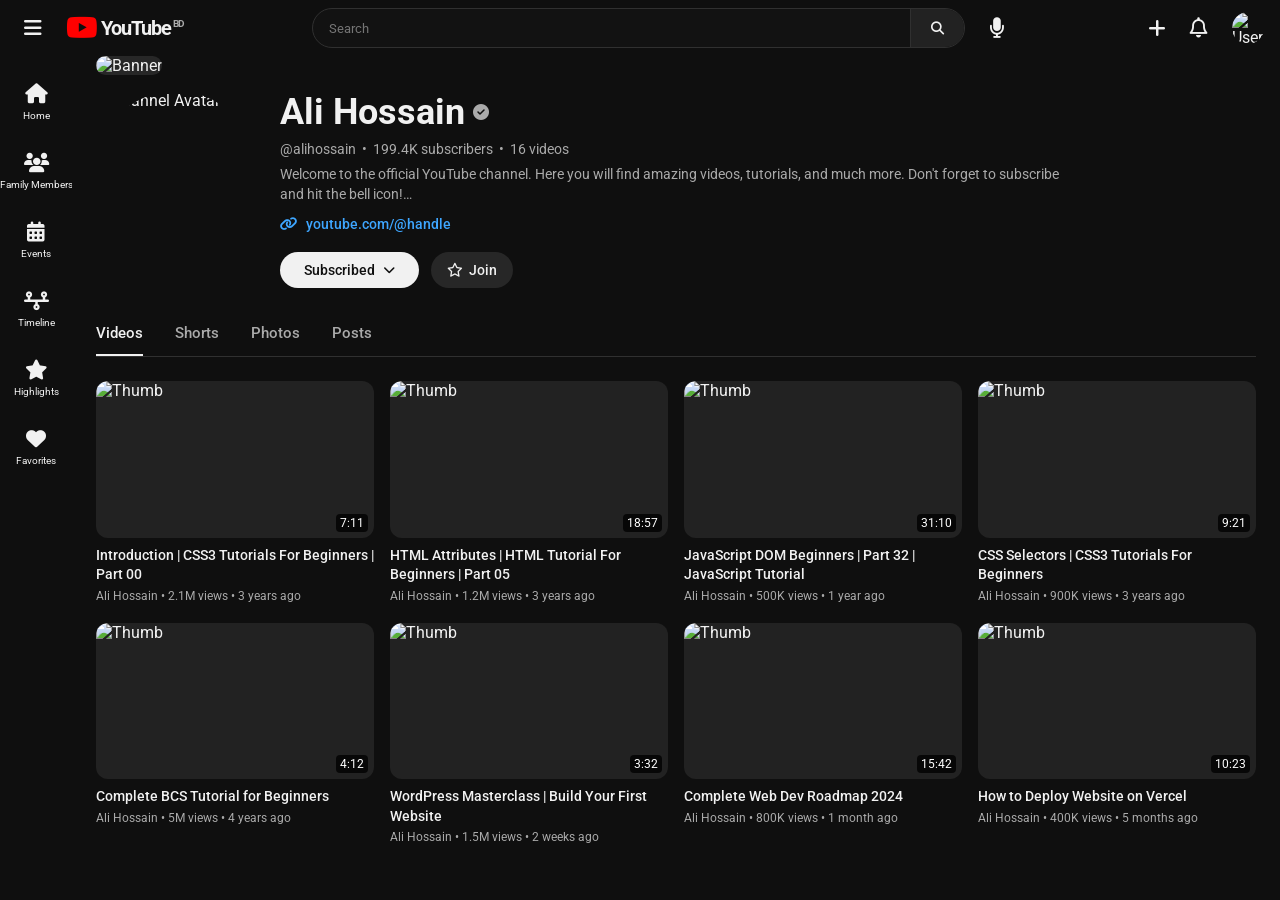
==== channel/index.html @ a888467b "Initial frontend upload" ====
<!DOCTYPE html>
<html lang="en">
<head>
    <meta charset="UTF-8">
    <meta name="viewport" content="width=device-width, initial-scale=1.0">
    <title>Channel - YouTube</title>
    <link href="https://fonts.googleapis.com/css2?family=Roboto:wght@400;500;700&display=swap" rel="stylesheet">
    <link rel="stylesheet" href="https://cdnjs.cloudflare.com/ajax/libs/font-awesome/6.4.0/css/all.min.css">
    <style>
        :root { --bg: #0f0f0f; --text: #f1f1f1; --text-sub: #aaa; --hover: #272727; --border: #303030; }
        * { margin: 0; padding: 0; box-sizing: border-box; font-family: 'Roboto', sans-serif; }
        body { background: var(--bg); color: var(--text); height: 100vh; overflow: hidden; display: flex; flex-direction: column; }

        /* --- Header --- */
        header { display: flex; align-items: center; justify-content: space-between; padding: 0 16px; height: 56px; position: fixed; width: 100%; background: var(--bg); z-index: 100; }
        .header-left { display: flex; align-items: center; gap: 16px; }
        .icon-btn { background: none; border: none; color: var(--text); font-size: 20px; cursor: pointer; padding: 8px; border-radius: 50%; display: flex; align-items: center; justify-content: center; }
        .icon-btn:hover { background: var(--hover); }
        .logo { display: flex; align-items: center; font-size: 20px; font-weight: bold; letter-spacing: -1px; color: var(--text); text-decoration: none; }
        .logo i { color: #ff0000; font-size: 28px; margin-right: 4px; }
        .logo span.country { font-size: 10px; color: var(--text-sub); align-self: flex-start; margin-top: 4px; margin-left: 2px; }

        .header-center { display: flex; align-items: center; flex: 1; max-width: 700px; margin: 0 20px; gap: 16px; }
        .search-box { display: flex; flex: 1; background: #121212; border: 1px solid var(--border); border-radius: 40px; height: 40px; overflow: hidden; position: relative; }
        .search-box input { flex: 1; background: transparent; border: none; color: var(--text); padding: 0 16px; outline: none; }
        .search-box button { background: #222; border: none; border-left: 1px solid var(--border); padding: 0 20px; color: var(--text); cursor: pointer; }
        
        .header-right { display: flex; align-items: center; gap: 8px; }
        .avatar { width: 32px; height: 32px; border-radius: 50%; cursor: pointer; margin-left: 8px; }

        /* --- Main Layout & Overlay --- */
        .main-container { display: flex; margin-top: 56px; height: calc(100vh - 56px); position: relative; }
        
        .overlay { position: fixed; top: 56px; left: 0; width: 100%; height: calc(100% - 56px); background: rgba(0,0,0,0.5); z-index: 90; opacity: 0; visibility: hidden; transition: 0.3s; }
        .overlay.active { opacity: 1; visibility: visible; }

        /* --- Sidebar --- */
        .sidebar { width: 72px; background: var(--bg); display: flex; flex-direction: column; padding-top: 12px; overflow-y: auto; overflow-x: hidden; flex-shrink: 0; position: fixed; top: 56px; bottom: 0; left: 0; z-index: 95; transition: width 0.3s cubic-bezier(0.2,0,0,1), box-shadow 0.3s; }
        .sidebar.expanded { width: 240px; box-shadow: 4px 0 15px rgba(0,0,0,0.5); }
        .sidebar::-webkit-scrollbar { width: 8px; }
        .sidebar::-webkit-scrollbar-thumb { background: transparent; border-radius: 4px; }
        .sidebar:hover::-webkit-scrollbar-thumb { background: #717171; }

        .sidebar-item { display: flex; align-items: center; padding: 10px 12px; margin: 0 8px; border-radius: 10px; color: var(--text); text-decoration: none; cursor: pointer; transition: 0.2s; white-space: nowrap; height: 40px; gap: 24px; }
        .sidebar-item:hover { background: var(--hover); }
        .sidebar-item.active { background: var(--hover); font-weight: 500; }
        .sidebar-item i { font-size: 20px; min-width: 24px; text-align: center; }
        .sidebar-item span { display: none; font-size: 14px; }
        
        .sidebar.expanded .sidebar-item span { display: block; }
        .sidebar.expanded .sidebar-item { flex-direction: row; height: auto; padding: 10px 12px; }
        .sidebar:not(.expanded) .sidebar-item { flex-direction: column; gap: 6px; padding: 16px 0; margin: 0; border-radius: 0; font-size: 10px; height: auto; }
        .sidebar:not(.expanded) .sidebar-item span { display: block; font-size: 10px; }

        /* --- Content Area --- */
        .content-area { margin-left: 72px; width: calc(100% - 72px); height: 100%; overflow-y: auto; padding: 0 24px 40px 24px; }
        .content-area::-webkit-scrollbar { width: 8px; }
        .content-area::-webkit-scrollbar-thumb { background: #717171; border-radius: 4px; }

        /* --- Channel Header --- */
        .channel-banner { width: 100%; height: 220px; border-radius: 16px; background: #272727; object-fit: cover; margin-bottom: 16px; }
        
        .channel-header-info { display: flex; align-items: flex-start; gap: 24px; margin-bottom: 24px; }
        .channel-avatar { width: 160px; height: 160px; border-radius: 50%; object-fit: cover; flex-shrink: 0; }
        .channel-details { flex: 1; display: flex; flex-direction: column; gap: 8px; }
        .channel-title { font-size: 36px; font-weight: 700; display: flex; align-items: center; gap: 8px; }
        .channel-stats { font-size: 14px; color: var(--text-sub); display: flex; align-items: center; gap: 6px; flex-wrap: wrap; }
        .channel-desc { font-size: 14px; color: var(--text-sub); line-height: 1.4; max-width: 800px; display: -webkit-box; -webkit-line-clamp: 2; -webkit-box-orient: vertical; overflow: hidden; cursor: pointer; }
        .channel-links { display: flex; align-items: center; gap: 8px; font-size: 14px; font-weight: 500; color: #3ea6ff; cursor: pointer; margin-top: 4px; }
        
        .channel-actions { display: flex; align-items: center; gap: 12px; margin-top: 12px; }
        .btn-subscribe { background: var(--text); color: var(--bg); border: none; padding: 10px 24px; border-radius: 20px; font-weight: 500; font-size: 14px; cursor: pointer; display: flex; align-items: center; gap: 8px; }
        .btn-subscribe:hover { opacity: 0.9; }
        .btn-join { background: rgba(255, 255, 255, 0.1); color: var(--text); border: none; padding: 10px 16px; border-radius: 20px; font-weight: 500; font-size: 14px; cursor: pointer; display: flex; align-items: center; gap: 6px; }
        .btn-join:hover { background: rgba(255, 255, 255, 0.2); }

        /* --- Tabs --- */
        .tabs-container { display: flex; align-items: center; gap: 32px; border-bottom: 1px solid var(--border); margin-bottom: 24px; overflow-x: auto; scrollbar-width: none; }
        .tabs-container::-webkit-scrollbar { display: none; }
        .tab { background: transparent; border: none; color: var(--text-sub); font-size: 15px; font-weight: 500; padding: 12px 0; cursor: pointer; white-space: nowrap; border-bottom: 2px solid transparent; }
        .tab:hover { color: var(--text); }
        .tab.active { color: var(--text); border-bottom-color: var(--text); }

        /* --- Tab Contents --- */
        .tab-content { display: none; animation: fadeIn 0.3s ease-in-out; }
        .tab-content.active { display: block; }
        @keyframes fadeIn { from { opacity: 0; transform: translateY(10px); } to { opacity: 1; transform: translateY(0); } }

        /* Video Grid */
        .video-grid { display: grid; grid-template-columns: repeat(4, 1fr); gap: 20px 16px; width: 100%; }
        .video-card { cursor: pointer; text-decoration: none; color: inherit; display: flex; flex-direction: column; gap: 8px; }
        .thumb-box { position: relative; width: 100%; aspect-ratio: 16/9; border-radius: 12px; overflow: hidden; background: #222; }
        .thumb-box img { width: 100%; height: 100%; object-fit: cover; transition: transform 0.3s; }
        .video-card:hover .thumb-box img { transform: scale(1.05); }
        .duration { position: absolute; bottom: 6px; right: 6px; background: rgba(0,0,0,0.8); color: white; font-size: 12px; padding: 2px 4px; border-radius: 4px; }
        .video-info h3 { font-size: 14px; font-weight: 500; line-height: 1.4; margin-bottom: 4px; display: -webkit-box; -webkit-line-clamp: 2; -webkit-box-orient: vertical; overflow: hidden; }
        .video-info p { font-size: 12px; color: var(--text-sub); }

        /* Shorts Grid */
        .shorts-grid { display: grid; grid-template-columns: repeat(5, 1fr); gap: 16px; width: 100%; }
        .short-card { cursor: pointer; text-decoration: none; color: inherit; display: flex; flex-direction: column; gap: 8px; }
        .short-thumb { aspect-ratio: 9/16; border-radius: 12px; overflow: hidden; background: #222; }
        .short-thumb img { width: 100%; height: 100%; object-fit: cover; }
        .short-card h3 { font-size: 14px; font-weight: 500; line-height: 1.4; display: -webkit-box; -webkit-line-clamp: 2; -webkit-box-orient: vertical; overflow: hidden; }
        .short-card p { font-size: 12px; color: var(--text-sub); }

        /* Photos Grid */
        .photos-grid { display: grid; grid-template-columns: repeat(5, 1fr); gap: 12px; width: 100%; }
        .photo-card { aspect-ratio: 1/1; border-radius: 12px; overflow: hidden; background: #222; cursor: pointer; }
        .photo-card img { width: 100%; height: 100%; object-fit: cover; transition: transform 0.3s; }
        .photo-card:hover img { transform: scale(1.05); }

        /* Posts (Community) Grid */
        .posts-grid { display: grid; grid-template-columns: repeat(3, 1fr); gap: 16px; width: 100%; }
        .post-card { background: #1f1f1f; border-radius: 12px; padding: 16px; display: flex; flex-direction: column; gap: 12px; border: 1px solid var(--border); }
        .post-header { display: flex; align-items: center; gap: 12px; }
        .post-header img { width: 36px; height: 36px; border-radius: 50%; }
        .post-header-info { display: flex; flex-direction: column; }
        .post-header-name { font-size: 14px; font-weight: 500; }
        .post-header-time { font-size: 12px; color: var(--text-sub); }
        .post-text { font-size: 14px; line-height: 1.5; color: var(--text); white-space: pre-line; }
        .post-image { width: 100%; aspect-ratio: 16/9; border-radius: 8px; object-fit: cover; background: #222; }
        .post-footer { display: flex; align-items: center; gap: 24px; padding-top: 8px; }
        .post-btn { background: none; border: none; color: var(--text-sub); font-size: 14px; display: flex; align-items: center; gap: 6px; cursor: pointer; }
        .post-btn:hover { color: var(--text); }

        /* --- Responsive --- */
        @media (max-width: 1200px) {
            .video-grid { grid-template-columns: repeat(3, 1fr); }
            .shorts-grid { grid-template-columns: repeat(4, 1fr); }
            .photos-grid { grid-template-columns: repeat(4, 1fr); }
            .posts-grid { grid-template-columns: repeat(2, 1fr); }
        }
        @media (max-width: 900px) {
            .video-grid { grid-template-columns: repeat(2, 1fr); }
            .shorts-grid { grid-template-columns: repeat(3, 1fr); }
            .photos-grid { grid-template-columns: repeat(3, 1fr); }
        }
        @media (max-width: 768px) {
            .header-center { display: none; }
            .sidebar { display: none; }
            .sidebar.expanded { display: flex; }
            .content-area { margin-left: 0; width: 100%; padding: 0 12px 24px 12px; }
            .channel-banner { height: 120px; border-radius: 0; margin: 0 -12px 16px -12px; width: calc(100% + 24px); }
            .channel-header-info { flex-direction: column; gap: 12px; }
            .channel-avatar { width: 80px; height: 80px; }
            .channel-title { font-size: 24px; }
            .shorts-grid { grid-template-columns: repeat(2, 1fr); }
            .photos-grid { grid-template-columns: repeat(2, 1fr); }
            .posts-grid { grid-template-columns: 1fr; }
        }
        @media (max-width: 600px) {
            .video-grid { grid-template-columns: 1fr; }
        }
    </style>
</head>
<body>

    <!-- Overlay for Sidebar -->
    <div class="overlay" id="overlay" onclick="closeSidebar()"></div>

    <header>
        <div class="header-left">
            <button class="icon-btn" id="hamburger-btn"><i class="fa-solid fa-bars"></i></button>
            <a href="index.html" class="logo"><i class="fa-brands fa-youtube"></i> YouTube <span class="country">BD</span></a>
        </div>
        <div class="header-center">
            <div class="search-box">
                <input type="text" placeholder="Search" id="headerSearchInput">
                <button onclick="window.location.href='search.html?q=' + document.getElementById('headerSearchInput').value"><i class="fa-solid fa-magnifying-glass"></i></button>
            </div>
            <button class="icon-btn"><i class="fa-solid fa-microphone"></i></button>
        </div>
        <div class="header-right">
            <button class="icon-btn"><i class="fa-solid fa-plus"></i></button>
            <button class="icon-btn"><i class="fa-regular fa-bell"></i></button>
            <img src="https://ui-avatars.com/api/?name=User&background=random" class="avatar" alt="User">
        </div>
    </header>

    <div class="main-container">
        
        <!-- Sidebar (Same as index.html) -->
        <aside class="sidebar" id="sidebar">
            <a href="index.html" class="sidebar-item"><i class="fa-solid fa-house"></i><span>Home</span></a>
            <a href="#" class="sidebar-item"><i class="fa-solid fa-users"></i><span>Family Members</span></a>
            <a href="#" class="sidebar-item"><i class="fa-solid fa-calendar-days"></i><span>Events</span></a>
            <a href="#" class="sidebar-item"><i class="fa-solid fa-timeline"></i><span>Timeline</span></a>
            <a href="#" class="sidebar-item"><i class="fa-solid fa-star"></i><span>Highlights</span></a>
            <a href="#" class="sidebar-item"><i class="fa-solid fa-heart"></i><span>Favorites</span></a>
        </aside>

        <main class="content-area">
            <!-- Banner -->
            <img src="https://images.unsplash.com/photo-1557682224-5b8590cd9ec5?q=80&w=2000&auto=format&fit=crop" class="channel-banner" alt="Banner" id="channelBanner">

            <!-- Channel Info -->
            <div class="channel-header-info">
                <img src="https://ui-avatars.com/api/?name=User&background=random" class="channel-avatar" alt="Channel Avatar" id="channelAvatar">
                <div class="channel-details">
                    <h1 class="channel-title" id="channelName">Channel Name <i class="fa-solid fa-circle-check" style="font-size: 16px; color: #aaa;"></i></h1>
                    <div class="channel-stats">
                        <span id="channelHandle">@handle</span> • 
                        <span id="channelSubs">0 subscribers</span> • 
                        <span id="channelVideos">0 videos</span>
                    </div>
                    <div class="channel-desc">
                        Welcome to the official YouTube channel. Here you will find amazing videos, tutorials, and much more. Don't forget to subscribe and hit the bell icon!
                        <br><span style="color: #3ea6ff; cursor: pointer;">...more</span>
                    </div>
                    <div class="channel-links">
                        <i class="fa-solid fa-link"></i> youtube.com/@handle
                    </div>
                    <div class="channel-actions">
                        <button class="btn-subscribe">Subscribed <i class="fa-solid fa-chevron-down" style="font-size: 12px;"></i></button>
                        <button class="btn-join"><i class="fa-regular fa-star"></i> Join</button>
                    </div>
                </div>
            </div>

            <!-- Tabs -->
            <div class="tabs-container">
                <button class="tab active" data-tab="videos">Videos</button>
                <button class="tab" data-tab="shorts">Shorts</button>
                <button class="tab" data-tab="photos">Photos</button>
                <button class="tab" data-tab="posts">Posts</button>
            </div>

            <!-- Videos Tab Content -->
            <div class="tab-content active" id="tab-videos">
                <div class="video-grid" id="videosGrid"></div>
            </div>

            <!-- Shorts Tab Content -->
            <div class="tab-content" id="tab-shorts">
                <div class="shorts-grid" id="shortsGrid"></div>
            </div>

            <!-- Photos Tab Content -->
            <div class="tab-content" id="tab-photos">
                <div class="photos-grid" id="photosGrid"></div>
            </div>

            <!-- Posts Tab Content -->
            <div class="tab-content" id="tab-posts">
                <div class="posts-grid" id="postsGrid"></div>
            </div>

        </main>
    </div>

    <script>
        // ==========================================
        // 1. CHANNEL DATA (URL based)
        // ==========================================
        const params = new URLSearchParams(window.location.search);
        let channelName = params.get('name') || 'Ali Hossain';
        
        document.getElementById('channelName').innerHTML = `${channelName} <i class="fa-solid fa-circle-check" style="font-size: 16px; color: #aaa;"></i>`;
        document.getElementById('channelHandle').textContent = `@${channelName.toLowerCase().replace(/\s+/g, '')}`;
        document.getElementById('channelSubs').textContent = `${(Math.random() * 500).toFixed(1)}K subscribers`;
        document.getElementById('channelVideos').textContent = `${Math.floor(Math.random() * 100) + 10} videos`;
        document.getElementById('channelAvatar').src = `https://ui-avatars.com/api/?name=${encodeURIComponent(channelName)}&background=random&size=160`;

        // ==========================================
        // 2. DUMMY DATA
        // ==========================================
        const dummyVideos = [
            { id: "hvL1339luv0", title: "Introduction | CSS3 Tutorials For Beginners | Part 00", views: "2.1M views", time: "3 years ago", duration: "7:11" },
            { id: "0e3GPea1Tyg", title: "HTML Attributes | HTML Tutorial For Beginners | Part 05", views: "1.2M views", time: "3 years ago", duration: "18:57" },
            { id: "JpV84jE41w8", title: "JavaScript DOM Beginners | Part 32 | JavaScript Tutorial", views: "500K views", time: "1 year ago", duration: "31:10" },
            { id: "3jL5oX2xP7c", title: "CSS Selectors | CSS3 Tutorials For Beginners", views: "900K views", time: "3 years ago", duration: "9:21" },
            { id: "9bZkp7q19f0", title: "Complete BCS Tutorial for Beginners", views: "5M views", time: "4 years ago", duration: "4:12" },
            { id: "dQw4w9WgXcQ", title: "WordPress Masterclass | Build Your First Website", views: "1.5M views", time: "2 weeks ago", duration: "3:32" },
            { id: "kJQP7kiw5Fk", title: "Complete Web Dev Roadmap 2024", views: "800K views", time: "1 month ago", duration: "15:42" },
            { id: "JGwWNGJdvx8", title: "How to Deploy Website on Vercel", views: "400K views", time: "5 months ago", duration: "10:23" }
        ];

        const dummyShorts = [
            { id: "8lqB7jR99j8", title: "One infected plug...", views: "4.6M views" },
            { id: "y83x7MgzWOA", title: "A day in a Web Dev's life...", views: "1.4M views" },
            { id: "5qap5aO4i9A", title: "OPUS 4.8 দিয়ে কি হবে?", views: "2.7M views" },
            { id: "hHW1oY26kxQ", title: "AI Automation", views: "1.9M views" },
            { id: "L_jWHffIx5E", title: "Claude 4 Token Control", views: "544K views" },
            { id: "e-ORhEE9VVg", title: "HTML vs CSS vs JS", views: "1.2M views" },
            { id: "RgKAFK5djSk", title: "Coding Tips for Beginners", views: "800K views" }
        ];

        const dummyPhotos = [
            { url: "https://images.unsplash.com/photo-1498050108023-c5249f4df085?auto=format&fit=crop&w=500&q=80" },
            { url: "https://images.unsplash.com/photo-1461749280684-dccba630e2f6?auto=format&fit=crop&w=500&q=80" },
            { url: "https://images.unsplash.com/photo-1555066931-4365d14bab8c?auto=format&fit=crop&w=500&q=80" },
            { url: "https://images.unsplash.com/photo-1517694712202-14dd9538aa97?auto=format&fit=crop&w=500&q=80" },
            { url: "https://images.unsplash.com/photo-1526374965328-7f61d4dc18c5?auto=format&fit=crop&w=500&q=80" },
            { url: "https://images.unsplash.com/photo-1550751827-4bd374c3f58b?auto=format&fit=crop&w=500&q=80" },
            { url: "https://images.unsplash.com/photo-1504639725590-34d0984388bd?auto=format&fit=crop&w=500&q=80" },
            { url: "https://images.unsplash.com/photo-1531297172861-2c9b6b2c1f1f?auto=format&fit=crop&w=500&q=80" }
        ];

        const dummyPosts = [
            { text: "আমাদের নতুন কোর্স 'React Masterclass' কি ভাবে লাইভ হচ্ছে! আজ রাত ৯টায়।", image: "https://i.ytimg.com/vi/hvL1339luv0/hqdefault.jpg", time: "3 months ago" },
            { text: "প্রিয় স্টুডেন্টস, আপনাদের সাপোর্টের জন্য অনেক ধন্যবাদ। খুব শীঘ্রই নতুন একটি প্রজেক্ট নিয়ে হাজির হচ্ছি!", image: "https://i.ytimg.com/vi/dQw4w9WgXcQ/hqdefault.jpg", time: "4 months ago" },
            { text: "আজকের দিনটি আপনার জন্য শুভ হোক। কোডিং শিখতে থাকুন, নিজের স্বপ্ন পূরণ করুন। 🚀", image: "https://i.ytimg.com/vi/9bZkp7q19f0/hqdefault.jpg", time: "7 months ago" }
        ];

        // ==========================================
        // 3. RENDER FUNCTIONS
        // ==========================================
        function renderVideos() {
            document.getElementById('videosGrid').innerHTML = dummyVideos.map(v => `
                <a href="watch.html?v=${v.id}" class="video-card">
                    <div class="thumb-box">
                        <img src="https://i.ytimg.com/vi/${v.id}/hqdefault.jpg" alt="Thumb">
                        <span class="duration">${v.duration}</span>
                    </div>
                    <div class="video-info">
                        <h3>${v.title}</h3>
                        <p>${channelName} • ${v.views} • ${v.time}</p>
                    </div>
                </a>
            `).join('');
        }

        function renderShorts() {
            document.getElementById('shortsGrid').innerHTML = dummyShorts.map(s => `
                <a href="watch.html?v=${s.id}" class="short-card">
                    <div class="short-thumb">
                        <img src="https://i.ytimg.com/vi/${s.id}/hqdefault.jpg" alt="Short">
                    </div>
                    <h3>${s.title}</h3>
                    <p>${s.views}</p>
                </a>
            `).join('');
        }

        function renderPhotos() {
            document.getElementById('photosGrid').innerHTML = dummyPhotos.map(p => `
                <div class="photo-card">
                    <img src="${p.url}" alt="Photo">
                </div>
            `).join('');
        }

        function renderPosts() {
            document.getElementById('postsGrid').innerHTML = dummyPosts.map(p => `
                <div class="post-card">
                    <div class="post-header">
                        <img src="https://ui-avatars.com/api/?name=${encodeURIComponent(channelName)}&background=random" alt="Avatar">
                        <div class="post-header-info">
                            <span class="post-header-name">${channelName}</span>
                            <span class="post-header-time">${p.time}</span>
                        </div>
                    </div>
                    <div class="post-text">${p.text}</div>
                    ${p.image ? `<img src="${p.image}" class="post-image" alt="Post Image">` : ''}
                    <div class="post-footer">
                        <button class="post-btn"><i class="fa-regular fa-thumbs-up"></i> 118</button>
                        <button class="post-btn"><i class="fa-regular fa-thumbs-down"></i></button>
                        <button class="post-btn"><i class="fa-regular fa-comment"></i> 17</button>
                        <button class="post-btn"><i class="fa-solid fa-share"></i></button>
                    </div>
                </div>
            `).join('');
        }

        // Initial Render
        renderVideos();
        renderShorts();
        renderPhotos();
        renderPosts();

        // ==========================================
        // 4. TAB SWITCHING LOGIC
        // ==========================================
        const tabs = document.querySelectorAll('.tab');
        const tabContents = document.querySelectorAll('.tab-content');

        tabs.forEach(tab => {
            tab.addEventListener('click', () => {
                // Remove active class from all tabs and contents
                tabs.forEach(t => t.classList.remove('active'));
                tabContents.forEach(c => c.classList.remove('active'));

                // Add active class to clicked tab
                tab.classList.add('active');
                
                // Show corresponding content
                const targetId = 'tab-' + tab.getAttribute('data-tab');
                document.getElementById(targetId).classList.add('active');
            });
        });

        // ==========================================
        // 5. SIDEBAR (HAMBURGER) LOGIC
        // ==========================================
        const hamburgerBtn = document.getElementById('hamburger-btn');
        const sidebar = document.getElementById('sidebar');
        const overlay = document.getElementById('overlay');

        hamburgerBtn.addEventListener('click', () => {
            sidebar.classList.toggle('expanded');
            overlay.classList.toggle('active');
        });

        function closeSidebar() {
            sidebar.classList.remove('expanded');
            overlay.classList.remove('active');
        }
    </script>
</body>
</html>
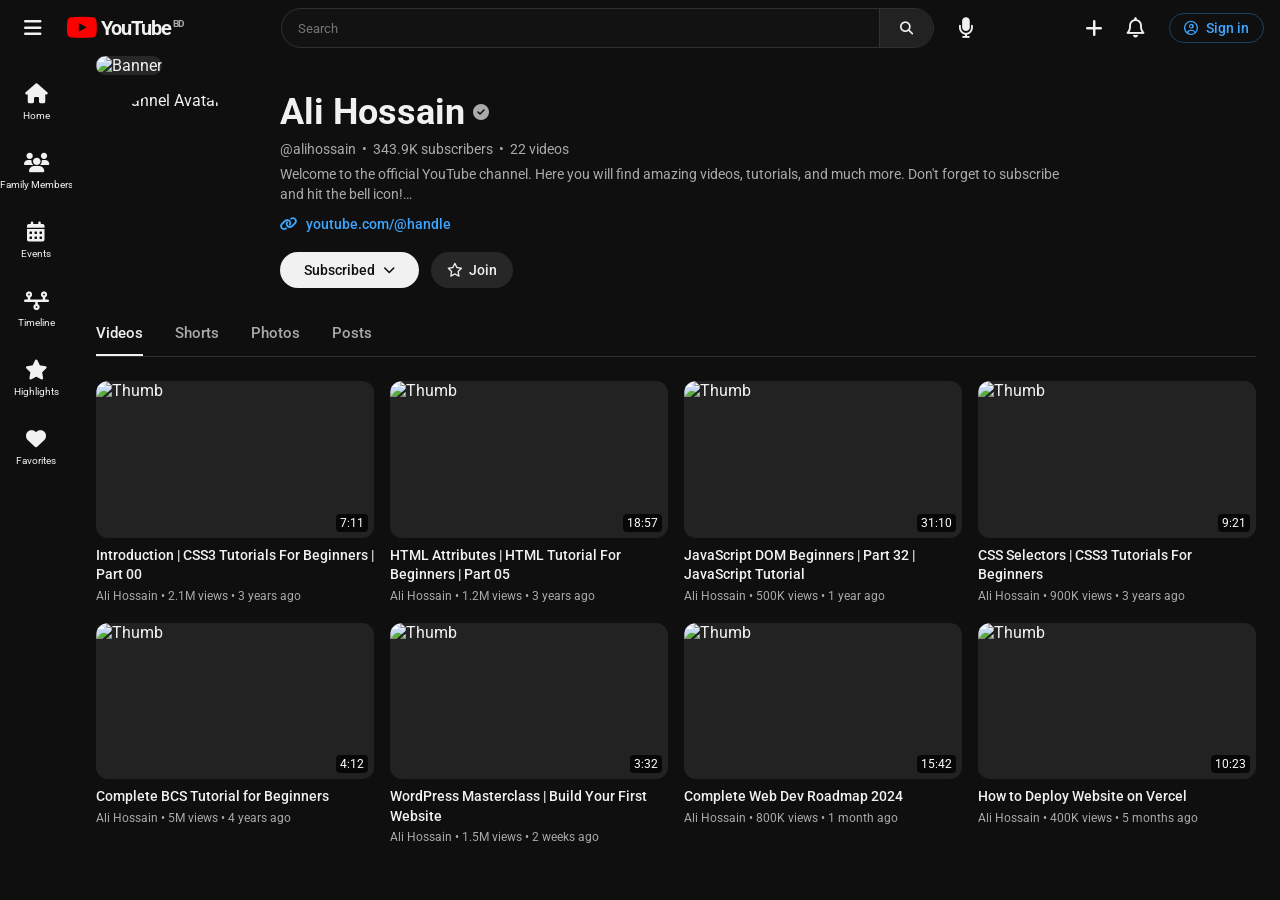
==== commit b191046a: "first commit" ====
--- a/channel/index.html
+++ b/channel/index.html
@@ -162,19 +162,19 @@
     <header>
         <div class="header-left">
             <button class="icon-btn" id="hamburger-btn"><i class="fa-solid fa-bars"></i></button>
-            <a href="index.html" class="logo"><i class="fa-brands fa-youtube"></i> YouTube <span class="country">BD</span></a>
+            <a href="../" class="logo"><i class="fa-brands fa-youtube"></i> YouTube <span class="country">BD</span></a>
         </div>
         <div class="header-center">
             <div class="search-box">
                 <input type="text" placeholder="Search" id="headerSearchInput">
-                <button onclick="window.location.href='search.html?q=' + document.getElementById('headerSearchInput').value"><i class="fa-solid fa-magnifying-glass"></i></button>
+                <button onclick="window.location.href='../search/?q=' + encodeURIComponent(document.getElementById('headerSearchInput').value.trim())"><i class="fa-solid fa-magnifying-glass"></i></button>
             </div>
             <button class="icon-btn"><i class="fa-solid fa-microphone"></i></button>
         </div>
         <div class="header-right">
             <button class="icon-btn"><i class="fa-solid fa-plus"></i></button>
             <button class="icon-btn"><i class="fa-regular fa-bell"></i></button>
-            <img src="https://ui-avatars.com/api/?name=User&background=random" class="avatar" alt="User">
+            <img data-auth-avatar src="https://ui-avatars.com/api/?name=User&background=random" class="avatar" alt="User">
         </div>
     </header>
 
@@ -182,7 +182,7 @@
         
         <!-- Sidebar (Same as index.html) -->
         <aside class="sidebar" id="sidebar">
-            <a href="index.html" class="sidebar-item"><i class="fa-solid fa-house"></i><span>Home</span></a>
+            <a href="../" class="sidebar-item"><i class="fa-solid fa-house"></i><span>Home</span></a>
             <a href="#" class="sidebar-item"><i class="fa-solid fa-users"></i><span>Family Members</span></a>
             <a href="#" class="sidebar-item"><i class="fa-solid fa-calendar-days"></i><span>Events</span></a>
             <a href="#" class="sidebar-item"><i class="fa-solid fa-timeline"></i><span>Timeline</span></a>
@@ -308,7 +308,7 @@
         // ==========================================
         function renderVideos() {
             document.getElementById('videosGrid').innerHTML = dummyVideos.map(v => `
-                <a href="watch.html?v=${v.id}" class="video-card">
+                <a href="../watch/?v=${v.id}" class="video-card">
                     <div class="thumb-box">
                         <img src="https://i.ytimg.com/vi/${v.id}/hqdefault.jpg" alt="Thumb">
                         <span class="duration">${v.duration}</span>
@@ -323,7 +323,7 @@
 
         function renderShorts() {
             document.getElementById('shortsGrid').innerHTML = dummyShorts.map(s => `
-                <a href="watch.html?v=${s.id}" class="short-card">
+                <a href="../watch/?v=${s.id}" class="short-card">
                     <div class="short-thumb">
                         <img src="https://i.ytimg.com/vi/${s.id}/hqdefault.jpg" alt="Short">
                     </div>
@@ -407,5 +407,6 @@
             overlay.classList.remove('active');
         }
     </script>
+    <script src="../auth.js"></script>
 </body>
 </html>
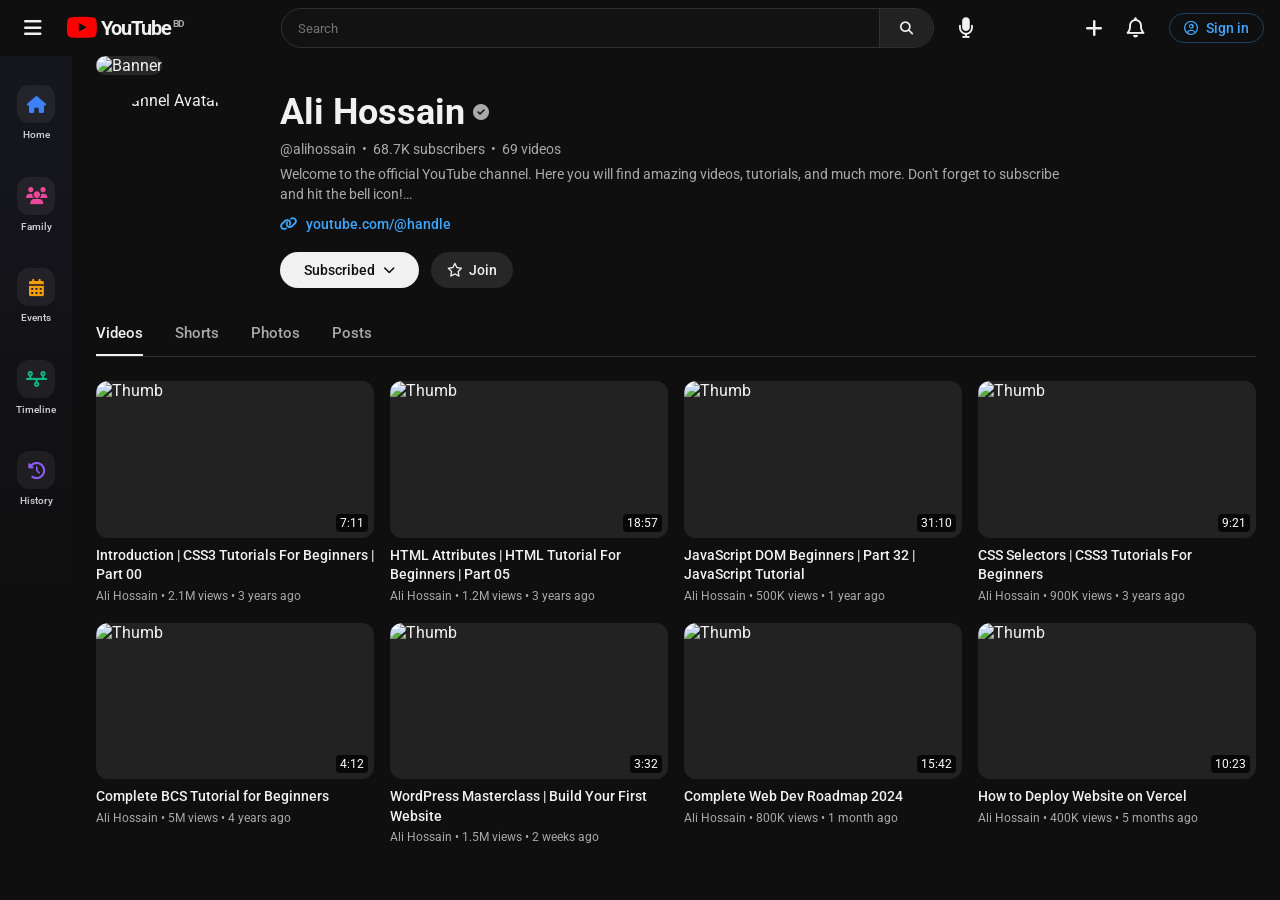
==== commit 623c420a: "new update4" ====
--- a/channel/index.html
+++ b/channel/index.html
@@ -153,6 +153,9 @@
             .video-grid { grid-template-columns: 1fr; }
         }
     </style>
+    <link rel="stylesheet" href="../sidebar.css">
+    <link rel="stylesheet" href="../upload.css">
+    <script src="../upload.js"></script>
 </head>
 <body>
 
@@ -172,7 +175,7 @@
             <button class="icon-btn"><i class="fa-solid fa-microphone"></i></button>
         </div>
         <div class="header-right">
-            <button class="icon-btn"><i class="fa-solid fa-plus"></i></button>
+            <button class="icon-btn" data-create><i class="fa-solid fa-plus"></i></button>
             <button class="icon-btn"><i class="fa-regular fa-bell"></i></button>
             <img data-auth-avatar src="https://ui-avatars.com/api/?name=User&background=random" class="avatar" alt="User">
         </div>
@@ -183,11 +186,10 @@
         <!-- Sidebar (Same as index.html) -->
         <aside class="sidebar" id="sidebar">
             <a href="../" class="sidebar-item"><i class="fa-solid fa-house"></i><span>Home</span></a>
-            <a href="#" class="sidebar-item"><i class="fa-solid fa-users"></i><span>Family Members</span></a>
-            <a href="#" class="sidebar-item"><i class="fa-solid fa-calendar-days"></i><span>Events</span></a>
-            <a href="#" class="sidebar-item"><i class="fa-solid fa-timeline"></i><span>Timeline</span></a>
-            <a href="#" class="sidebar-item"><i class="fa-solid fa-star"></i><span>Highlights</span></a>
-            <a href="#" class="sidebar-item"><i class="fa-solid fa-heart"></i><span>Favorites</span></a>
+            <a href="../#family" class="sidebar-item"><i class="fa-solid fa-users"></i><span class="lbl-short">Family</span><span class="lbl-full">Family Members</span></a>
+            <a href="../#events" class="sidebar-item"><i class="fa-solid fa-calendar-days"></i><span>Events</span></a>
+            <a href="../#timeline" class="sidebar-item"><i class="fa-solid fa-timeline"></i><span>Timeline</span></a>
+            <a href="../#history" class="sidebar-item"><i class="fa-solid fa-clock-rotate-left"></i><span>History</span></a>
         </aside>
 
         <main class="content-area">
--- a/sidebar.css
+++ b/sidebar.css
@@ -0,0 +1,72 @@
+/* ===== Modern colorful sidebar (shared by all pages) ===== */
+aside.sidebar { background: linear-gradient(180deg, #16161f 0%, #0f0f0f 65%); gap: 2px; }
+aside.sidebar.expanded { background: linear-gradient(180deg, #1a1a26 0%, #0f0f0f 70%); }
+
+/* per-item colours */
+aside.sidebar > a:nth-of-type(1) { --c1: #3b82f6; --c2: #06b6d4; }  /* Home      */
+aside.sidebar > a:nth-of-type(2) { --c1: #ec4899; --c2: #f43f5e; }  /* Family    */
+aside.sidebar > a:nth-of-type(3) { --c1: #f59e0b; --c2: #f97316; }  /* Events    */
+aside.sidebar > a:nth-of-type(4) { --c1: #10b981; --c2: #14b8a6; }  /* Timeline  */
+aside.sidebar > a:nth-of-type(5) { --c1: #8b5cf6; --c2: #6366f1; }  /* History   */
+
+aside.sidebar a.sidebar-item,
+aside.sidebar a.nav-item {
+    position: relative; display: flex; align-items: center; justify-content: center;
+    flex-direction: column; gap: 4px; height: auto;
+    margin: 4px 6px; padding: 8px 2px; border-radius: 16px;
+    color: #cfcfd6; text-decoration: none; font-size: 10px; font-weight: 500;
+    border: 1px solid transparent; width: auto;
+    transition: transform .2s ease, background .2s ease, box-shadow .2s ease, border-color .2s ease;
+}
+aside.sidebar a.sidebar-item span,
+aside.sidebar a.nav-item span { display: block; font-size: 10px; line-height: 1.15; text-align: center; max-width: 100%; }
+
+/* icon tile */
+aside.sidebar a.sidebar-item i,
+aside.sidebar a.nav-item i {
+    display: grid; place-items: center; width: 38px; height: 38px; min-width: 38px;
+    border-radius: 12px; font-size: 17px; color: var(--c1);
+    background: rgba(255,255,255,.06);
+    transition: background .2s ease, color .2s ease, transform .2s ease, box-shadow .2s ease;
+}
+
+/* hover */
+aside.sidebar a.sidebar-item:hover,
+aside.sidebar a.nav-item:hover {
+    background: linear-gradient(135deg, color-mix(in srgb, var(--c1) 16%, transparent), color-mix(in srgb, var(--c2) 8%, transparent));
+    transform: translateY(-1px); color: #fff;
+}
+aside.sidebar a.sidebar-item:hover i,
+aside.sidebar a.nav-item:hover i { background: linear-gradient(135deg, var(--c1), var(--c2)); color: #fff; transform: scale(1.06); }
+
+/* active */
+aside.sidebar a.sidebar-item.active {
+    color: #fff; font-weight: 600;
+    background: linear-gradient(135deg, color-mix(in srgb, var(--c1) 30%, transparent), color-mix(in srgb, var(--c2) 14%, transparent));
+    border-color: color-mix(in srgb, var(--c1) 45%, transparent);
+    box-shadow: 0 6px 18px -8px var(--c1);
+}
+aside.sidebar a.sidebar-item.active i {
+    background: linear-gradient(135deg, var(--c1), var(--c2)); color: #fff;
+    box-shadow: 0 4px 12px -2px var(--c1);
+}
+
+aside.sidebar a:focus-visible { outline: 2px solid var(--c1); outline-offset: 2px; }
+
+/* expanded (wide) */
+aside.sidebar.expanded a.sidebar-item,
+aside.sidebar.expanded a.nav-item {
+    flex-direction: row; justify-content: flex-start; gap: 14px;
+    margin: 4px 10px; padding: 8px 12px; width: auto; font-size: 14px;
+}
+aside.sidebar.expanded a.sidebar-item span,
+aside.sidebar.expanded a.nav-item span { font-size: 14px; text-align: left; }
+aside.sidebar.expanded a.sidebar-item.active::before {
+    content: ""; position: absolute; left: -10px; top: 20%; bottom: 20%; width: 4px;
+    border-radius: 0 4px 4px 0; background: linear-gradient(180deg, var(--c1), var(--c2));
+}
+
+/* Family: বন্ধ অবস্থায় "Family", খোলা অবস্থায় "Family Members" */
+aside.sidebar a .lbl-full { display: none !important; }
+aside.sidebar.expanded a .lbl-full { display: block !important; }
+aside.sidebar.expanded a .lbl-short { display: none !important; }
--- a/upload.css
+++ b/upload.css
@@ -0,0 +1,133 @@
+/* ===== Create menu + Upload dialog (CSS-driven open/close via radio inputs) ===== */
+.ui-radio { position: absolute; opacity: 0; pointer-events: none; width: 0; height: 0; }
+
+/* ---- Create dropdown (desktop) ---- */
+.create-wrap { position: relative; display: flex; align-items: center; }
+.create-wrap > label { cursor: pointer; user-select: none; }
+.up-create-default { display: flex; align-items: center; gap: 6px; background: #272727; color: #f1f1f1; border: none; padding: 8px 16px; border-radius: 20px; font-weight: 500; font-size: 14px; }
+.up-create-default:hover { background: #3f3f3f; }
+.create-menu {
+    display: none; position: absolute; top: calc(100% + 10px); right: 0; width: 280px; padding: 8px;
+    background: #212121; border: 1px solid #303030; border-radius: 16px; box-shadow: 0 14px 40px rgba(0,0,0,.6); z-index: 300;
+    animation: upPop .16s ease-out;
+}
+#ui-menu:checked ~ * .create-menu { display: block; }
+.create-item { display: flex; align-items: center; gap: 14px; padding: 10px 12px; border-radius: 12px; cursor: pointer; color: #f1f1f1; transition: background .15s; }
+.create-item:hover { background: #303030; }
+.create-item .ci-icon { width: 40px; height: 40px; border-radius: 12px; display: grid; place-items: center; font-size: 17px; color: #fff; flex-shrink: 0; }
+.create-item.long .ci-icon { background: linear-gradient(135deg, #3b82f6, #06b6d4); }
+.create-item.short .ci-icon { background: linear-gradient(135deg, #f43f5e, #f97316); }
+.create-item b { display: block; font-size: 14px; font-weight: 500; }
+.create-item small { display: block; font-size: 12px; color: #aaa; margin-top: 2px; }
+.create-backdrop { display: none; position: fixed; inset: 0; z-index: 99; cursor: default; }
+#ui-menu:checked ~ .create-backdrop { display: block; }
+
+/* ---- Create bottom sheet + FAB (mobile) ---- */
+.create-fab, .create-sheet { display: none; }
+@keyframes upPop { from { opacity: 0; transform: translateY(-6px) scale(.97); } to { opacity: 1; transform: none; } }
+@keyframes upSheet { from { transform: translateY(100%); } to { transform: none; } }
+@media (max-width: 768px) {
+    .create-menu { display: none !important; }
+    .create-backdrop { z-index: 250; background: rgba(0,0,0,.5); }
+    .up-create-default { display: none; }
+    .create-fab {
+        display: grid; place-items: center; position: fixed; right: 16px; bottom: 18px; width: 54px; height: 54px; border-radius: 50%;
+        background: linear-gradient(135deg, #f43f5e, #8b5cf6); color: #fff; font-size: 22px; z-index: 240; cursor: pointer;
+        box-shadow: 0 8px 22px rgba(139,92,246,.45);
+    }
+    #ui-menu:checked ~ .create-sheet { display: block; }
+    .create-sheet {
+        position: fixed; left: 0; right: 0; bottom: 0; z-index: 300; background: #212121; border-radius: 20px 20px 0 0;
+        padding: 14px 14px 22px; box-shadow: 0 -10px 40px rgba(0,0,0,.6); animation: upSheet .2s ease-out;
+    }
+    .create-sheet .sheet-grip { width: 40px; height: 4px; border-radius: 2px; background: #444; margin: 0 auto 12px; }
+    .create-sheet .sheet-title { font-size: 15px; font-weight: 600; text-align: center; margin-bottom: 8px; color: #f1f1f1; }
+    #ui-menu:checked ~ .create-fab { display: none; }
+}
+
+/* ---- Upload dialog ---- */
+.up-modal { display: none; position: fixed; inset: 0; z-index: 6000; align-items: center; justify-content: center; padding: 12px; animation: upFade .18s ease-out; }
+#ui-long:checked ~ .up-modal, #ui-short:checked ~ .up-modal { display: flex; }
+@keyframes upFade { from { opacity: 0; } to { opacity: 1; } }
+.up-backdrop { position: absolute; inset: 0; background: rgba(0,0,0,.72); backdrop-filter: blur(3px); cursor: pointer; }
+.up-card {
+    position: relative; width: min(100%, 820px); max-height: calc(100vh - 24px); display: flex; flex-direction: column;
+    background: #1f1f1f; color: #f1f1f1; border: 1px solid #303030; border-radius: 20px; overflow: hidden;
+    box-shadow: 0 24px 60px rgba(0,0,0,.65); font-family: Roboto, Arial, sans-serif; animation: upPop .2s ease-out;
+}
+.up-head { display: flex; align-items: center; justify-content: space-between; padding: 14px 20px; border-bottom: 1px solid #303030; background: linear-gradient(90deg, rgba(59,130,246,.12), rgba(139,92,246,.1), transparent); }
+.up-head h2 { font-size: 18px; font-weight: 600; display: flex; align-items: center; gap: 10px; }
+.up-head h2 i { color: #8b5cf6; }
+.up-close { width: 36px; height: 36px; display: grid; place-items: center; border-radius: 50%; cursor: pointer; color: #bbb; font-size: 18px; }
+.up-close:hover { background: #333; color: #fff; }
+.up-body { padding: 20px; overflow-y: auto; }
+.t-long, .t-short { display: none; }
+#ui-long:checked ~ .up-modal .t-long, #ui-short:checked ~ .up-modal .t-short { display: inline; }
+#ui-long:checked ~ .up-modal .up-drop-sub.t-long, #ui-short:checked ~ .up-modal .up-drop-sub.t-short { display: block; }
+
+.up-step { display: none; }
+.up-card[data-state="pick"] .up-step-pick,
+.up-card[data-state="details"] .up-step-details,
+.up-card[data-state="progress"] .up-step-progress,
+.up-card[data-state="done"] .up-step-done { display: block; }
+
+.up-drop {
+    display: flex; flex-direction: column; align-items: center; justify-content: center; gap: 8px; text-align: center; cursor: pointer;
+    min-height: 300px; padding: 28px 16px; border: 2px dashed #444; border-radius: 18px; background: #181818; transition: .2s;
+}
+.up-drop:hover, .up-drop.drag { border-color: #8b5cf6; background: rgba(139,92,246,.08); }
+.up-drop-icon { width: 84px; height: 84px; border-radius: 50%; display: grid; place-items: center; font-size: 34px; color: #fff; background: linear-gradient(135deg, #3b82f6, #8b5cf6); box-shadow: 0 10px 26px rgba(99,102,241,.4); margin-bottom: 6px; }
+#ui-short:checked ~ .up-modal .up-drop-icon { background: linear-gradient(135deg, #f43f5e, #f97316); box-shadow: 0 10px 26px rgba(244,63,94,.4); }
+.up-drop-title { font-size: 17px; font-weight: 500; }
+.up-drop-sub { font-size: 13px; color: #9a9a9a; }
+.up-btn { display: inline-flex; align-items: center; justify-content: center; gap: 8px; padding: 10px 20px; border: none; border-radius: 22px; background: #333; color: #f1f1f1; font: 500 14px Roboto, Arial, sans-serif; cursor: pointer; text-decoration: none; transition: filter .2s, transform .1s; }
+.up-btn:hover { filter: brightness(1.2); }
+.up-btn:active { transform: scale(.97); }
+.up-btn.primary { background: linear-gradient(135deg, #3b82f6, #8b5cf6); color: #fff; }
+#ui-short:checked ~ .up-modal .up-btn.primary { background: linear-gradient(135deg, #f43f5e, #f97316); }
+.up-drop .up-btn { margin-top: 10px; }
+.up-error { display: none; margin-top: 14px; padding: 10px 14px; border-radius: 12px; background: rgba(244,63,94,.12); border: 1px solid rgba(244,63,94,.4); color: #ff8fa3; font-size: 13px; }
+.up-error.show { display: block; }
+.up-note { margin-top: 14px; font-size: 12px; color: #8a8a8a; text-align: center; }
+.up-note i { margin-right: 4px; }
+
+.up-details { display: grid; grid-template-columns: 1fr 280px; gap: 22px; }
+.up-form label.up-field { display: block; margin-bottom: 14px; font-size: 13px; color: #aaa; }
+.up-form input[type=text], .up-form textarea, .up-form select {
+    display: block; width: 100%; margin-top: 6px; padding: 11px 12px; background: #181818; color: #f1f1f1; border: 1px solid #3a3a3a; border-radius: 10px;
+    font: 14px Roboto, Arial, sans-serif; outline: none; resize: vertical; transition: border-color .2s;
+}
+.up-form input:focus, .up-form textarea:focus, .up-form select:focus { border-color: #8b5cf6; }
+.up-form input.invalid { border-color: #f43f5e; }
+.up-counter { float: right; font-size: 11px; color: #777; }
+.up-preview-box { background: #000; border-radius: 12px; overflow: hidden; aspect-ratio: 16/9; display: flex; justify-content: center; }
+.up-card.is-short .up-preview-box { aspect-ratio: 9/14; max-height: 320px; margin: 0 auto; }
+.up-preview-box video { width: 100%; height: 100%; object-fit: contain; background: #000; }
+.up-file-info { margin-top: 10px; font-size: 12px; color: #aaa; line-height: 1.5; word-break: break-all; }
+.up-file-info b { color: #f1f1f1; font-weight: 500; }
+.up-thumb-label { margin: 14px 0 6px; font-size: 13px; color: #aaa; }
+.up-thumbs { display: flex; gap: 8px; }
+.up-thumbs button { flex: 1; padding: 0; border: 2px solid transparent; border-radius: 8px; overflow: hidden; background: #000; cursor: pointer; aspect-ratio: 16/9; }
+.up-card.is-short .up-thumbs button { aspect-ratio: 9/14; }
+.up-thumbs button.sel { border-color: #8b5cf6; box-shadow: 0 0 0 2px rgba(139,92,246,.3); }
+.up-thumbs img { width: 100%; height: 100%; object-fit: cover; display: block; }
+.up-actions { display: flex; justify-content: space-between; gap: 10px; margin-top: 18px; padding-top: 16px; border-top: 1px solid #303030; }
+
+.up-center { text-align: center; padding: 30px 10px; }
+.up-spinner-icon { width: 76px; height: 76px; margin: 0 auto 16px; border-radius: 50%; display: grid; place-items: center; font-size: 30px; color: #fff; background: linear-gradient(135deg, #3b82f6, #8b5cf6); }
+.up-center h3 { font-size: 20px; font-weight: 600; margin-bottom: 6px; }
+.up-center p { font-size: 14px; color: #aaa; margin-bottom: 18px; }
+.up-bar { width: min(100%, 420px); height: 10px; margin: 0 auto 8px; background: #333; border-radius: 6px; overflow: hidden; }
+.up-bar > div { height: 100%; width: 0; border-radius: 6px; background: linear-gradient(90deg, #3b82f6, #8b5cf6, #ec4899); transition: width .25s ease; }
+.up-pct { font-size: 13px; color: #bbb; }
+.up-done-icon { width: 84px; height: 84px; margin: 0 auto 16px; border-radius: 50%; display: grid; place-items: center; font-size: 38px; color: #fff; background: linear-gradient(135deg, #10b981, #14b8a6); box-shadow: 0 10px 26px rgba(16,185,129,.4); animation: upPop .3s ease-out; }
+.up-done-actions { display: flex; flex-wrap: wrap; gap: 10px; justify-content: center; }
+
+@media (max-width: 720px) {
+    .up-details { grid-template-columns: 1fr; }
+    .up-preview { order: -1; }
+    .up-drop { min-height: 240px; }
+    .up-body { padding: 14px; }
+    .up-actions { flex-direction: column-reverse; }
+    .up-actions .up-btn { width: 100%; }
+}
